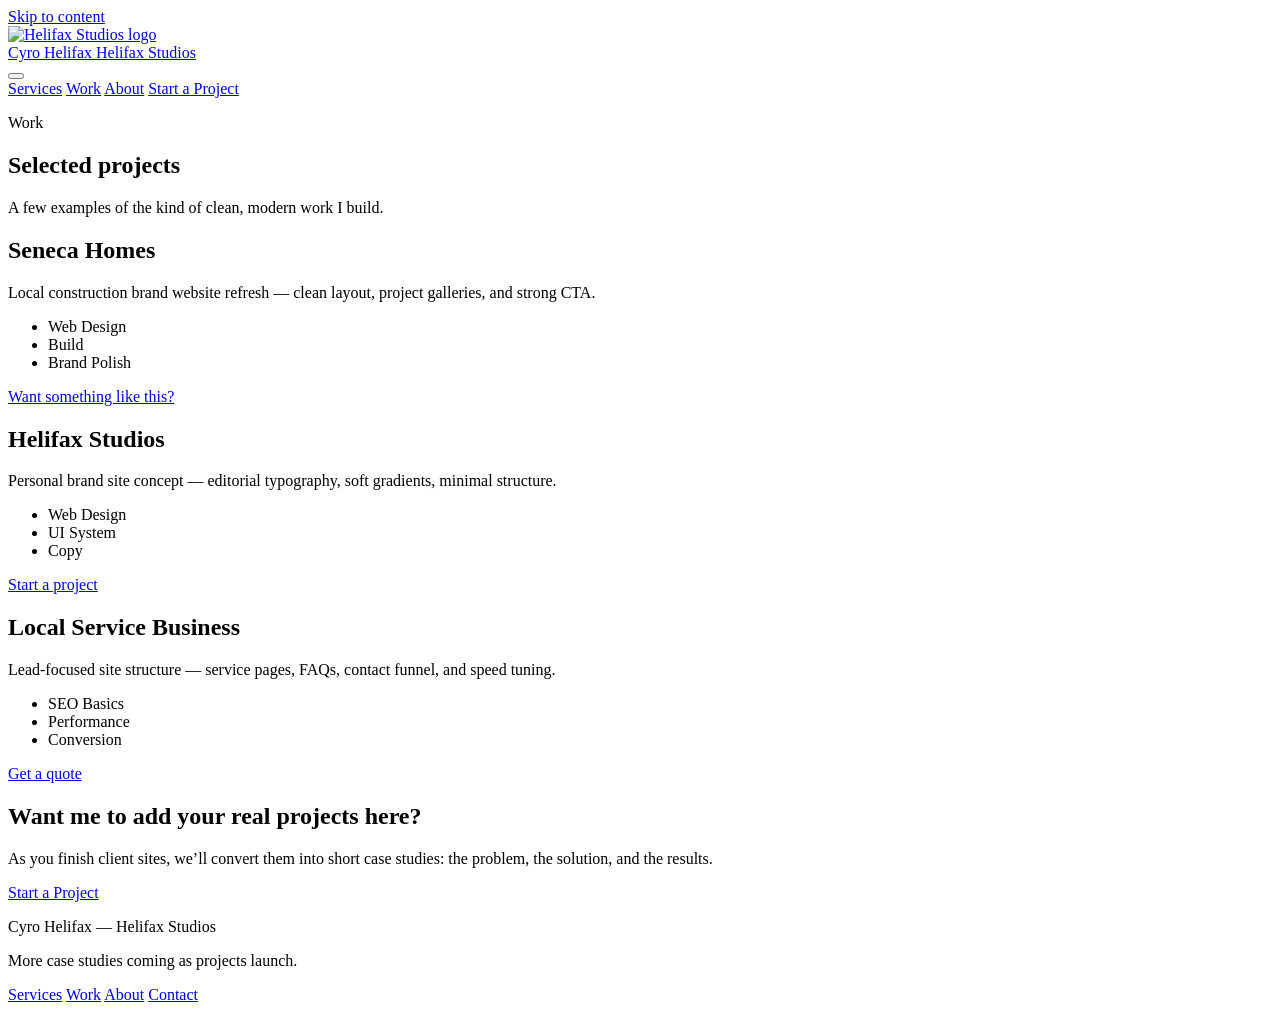
==== work.html @ e99ab42a "Create work.html" ====
<!doctype html>
<html lang="en">
<head>
  <meta charset="utf-8" />
  <meta name="viewport" content="width=device-width, initial-scale=1" />
  <title>Work — Cyro Helifax</title>
  <meta name="description" content="Selected work by Cyro Helifax (Helifax Studios)." />
  <meta name="theme-color" content="#f3b3c8" />
  <link rel="stylesheet" href="css/styles.css" />
</head>
<body>
  <a class="skip" href="#main">Skip to content</a>

  <header class="site-header">
    <div class="container header-row">
      <a class="brand" href="index.html" aria-label="Helifax Studios home">
        <img class="brand-mark" src="assets/Helifax.png" alt="Helifax Studios logo" />
        <div class="brand-text">
          <span class="brand-name">Cyro Helifax</span>
          <span class="brand-sub">Helifax Studios</span>
        </div>
      </a>

      <button class="nav-toggle" type="button" aria-label="Open menu" aria-expanded="false" aria-controls="site-nav">
        <span></span><span></span><span></span>
      </button>

      <nav id="site-nav" class="nav">
        <a href="services.html">Services</a>
        <a class="active" href="work.html">Work</a>
        <a href="about.html">About</a>
        <a class="btn btn-sm" href="contact.html">Start a Project</a>
      </nav>
    </div>
  </header>

  <main id="main">
    <section class="page-hero">
      <div class="container">
        <p class="kicker">Work</p>
        <h1>Selected projects</h1>
        <p class="lede">A few examples of the kind of clean, modern work I build.</p>
      </div>
    </section>

    <section class="section">
      <div class="container grid-3">
        <article class="card project">
          <h2>Seneca Homes</h2>
          <p class="muted">Local construction brand website refresh — clean layout, project galleries, and strong CTA.</p>
          <ul class="meta">
            <li>Web Design</li><li>Build</li><li>Brand Polish</li>
          </ul>
          <a class="text-link" href="contact.html">Want something like this?</a>
        </article>

        <article class="card project">
          <h2>Helifax Studios</h2>
          <p class="muted">Personal brand site concept — editorial typography, soft gradients, minimal structure.</p>
          <ul class="meta">
            <li>Web Design</li><li>UI System</li><li>Copy</li>
          </ul>
          <a class="text-link" href="contact.html">Start a project</a>
        </article>

        <article class="card project">
          <h2>Local Service Business</h2>
          <p class="muted">Lead-focused site structure — service pages, FAQs, contact funnel, and speed tuning.</p>
          <ul class="meta">
            <li>SEO Basics</li><li>Performance</li><li>Conversion</li>
          </ul>
          <a class="text-link" href="contact.html">Get a quote</a>
        </article>
      </div>

      <div class="container section-pad-top">
        <div class="card">
          <h2 class="card-title">Want me to add your real projects here?</h2>
          <p class="muted">
            As you finish client sites, we’ll convert them into short case studies: the problem, the solution, and the results.
          </p>
          <a class="btn" href="contact.html">Start a Project</a>
        </div>
      </div>
    </section>
  </main>

  <footer class="footer">
    <div class="container footer-row">
      <div>
        <p class="footer-brand">Cyro Helifax <span class="muted">— Helifax Studios</span></p>
        <p class="muted small">More case studies coming as projects launch.</p>
      </div>
      <div class="footer-links">
        <a href="services.html">Services</a>
        <a href="work.html">Work</a>
        <a href="about.html">About</a>
        <a href="contact.html">Contact</a>
      </div>
    </div>
  </footer>

  <script src="js/main.js"></script>
</body>
</html>
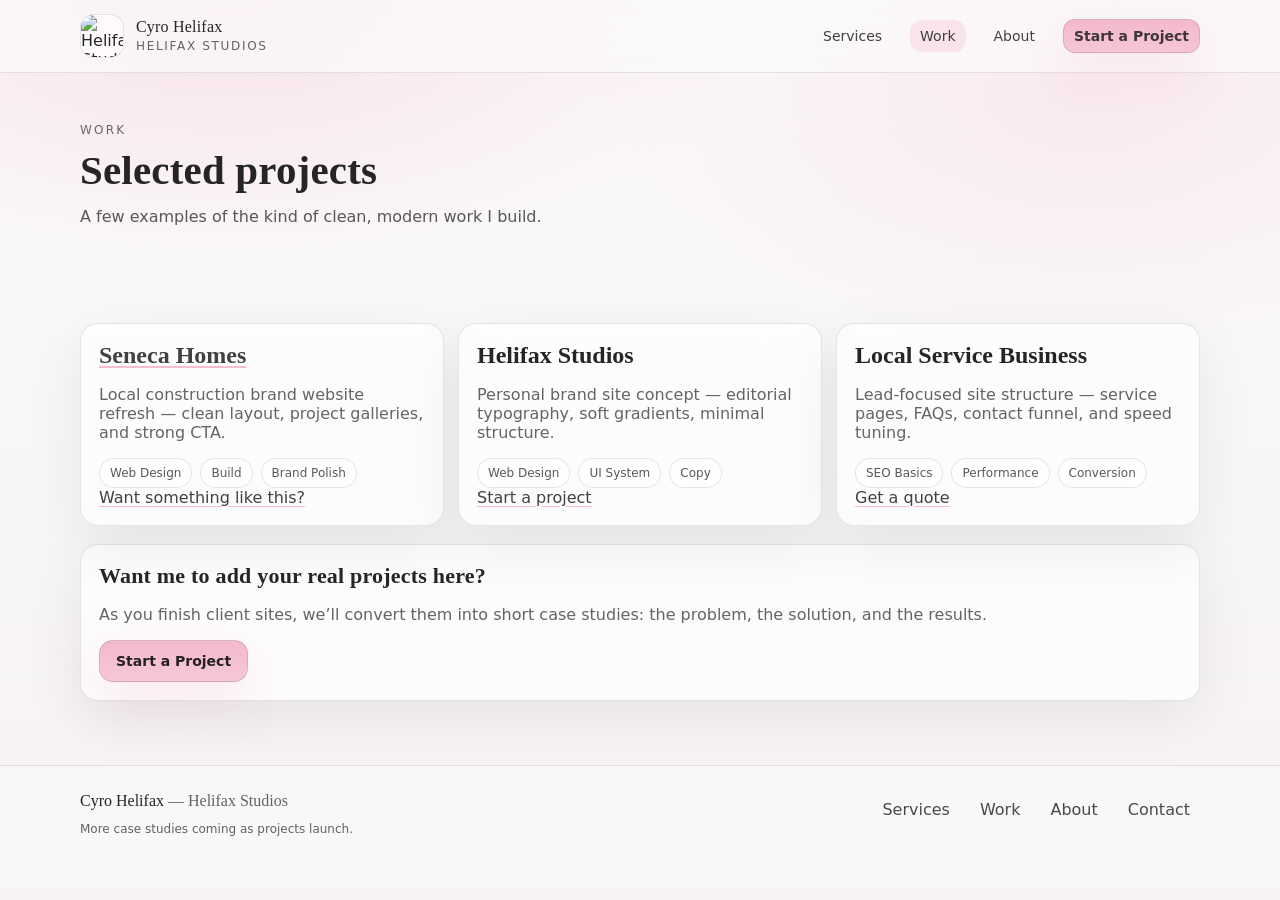
==== commit 74a8dd8d: "Update work.html" ====
--- a/work.html
+++ b/work.html
@@ -46,7 +46,7 @@
     <section class="section">
       <div class="container grid-3">
         <article class="card project">
-          <h2>Seneca Homes</h2>
+          <h2 class="text-link" href="senecahomes.org">Seneca Homes</h2>
           <p class="muted">Local construction brand website refresh — clean layout, project galleries, and strong CTA.</p>
           <ul class="meta">
             <li>Web Design</li><li>Build</li><li>Brand Polish</li>
--- a/css/styles.css
+++ b/css/styles.css
@@ -0,0 +1,448 @@
+:root{
+  --bg: #fbfafb;
+  --bg2: #f6f2f5;
+  --text: rgba(18,18,20,0.92);
+  --muted: rgba(18,18,20,0.65);
+  --stroke: rgba(18,18,20,0.10);
+  --card: rgba(255,255,255,0.70);
+
+  --pink: #f3b3c8;
+  --pink2: #f6c7d6;
+
+  --shadow: 0 24px 80px rgba(0,0,0,0.10);
+  --radius: 18px;
+
+  --serif: ui-serif, Georgia, "Times New Roman", Times, serif;
+  --sans: ui-sans-serif, system-ui, -apple-system, Segoe UI, Roboto, Arial, sans-serif;
+}
+
+*{ box-sizing:border-box; }
+html, body { min-height:100%; }
+body{
+  margin:0;
+  color: var(--text);
+  font-family: var(--sans);
+  background:
+    radial-gradient(900px 420px at 18% 0%, rgba(243,179,200,0.35), transparent 62%),
+    radial-gradient(820px 420px at 85% 10%, rgba(243,179,200,0.22), transparent 62%),
+    linear-gradient(180deg, var(--bg), var(--bg2));
+}
+
+a{ color: inherit; text-decoration: none; }
+a:focus-visible, button:focus-visible, input:focus-visible, select:focus-visible, textarea:focus-visible{
+  outline: 3px solid rgba(243,179,200,0.55);
+  outline-offset: 2px;
+  border-radius: 10px;
+}
+
+.skip{
+  position:absolute; left:-999px; top:-999px;
+  background:#fff; border:1px solid var(--stroke);
+  padding:10px 12px; border-radius:12px;
+}
+.skip:focus{ left: 14px; top: 14px; z-index: 9999; }
+
+.container{
+  width: min(1120px, calc(100% - 44px));
+  margin: 0 auto;
+}
+
+/* Header */
+.site-header{
+  position: sticky;
+  top: 0;
+  z-index: 50;
+  backdrop-filter: blur(12px);
+  background: rgba(251,250,251,0.72);
+  border-bottom: 1px solid var(--stroke);
+}
+.header-row{
+  display:flex;
+  align-items:center;
+  justify-content:space-between;
+  padding: 14px 0;
+  gap: 14px;
+}
+
+.brand{
+  display:flex; align-items:center; gap: 12px;
+  min-width: 240px;
+}
+.brand-mark{
+  width: 44px; height: 44px;
+  object-fit: contain;
+  border-radius: 14px;
+  background: rgba(255,255,255,0.55);
+  border: 1px solid var(--stroke);
+}
+.brand-text{ display:flex; flex-direction:column; line-height:1.05; }
+.brand-name{
+  font-family: var(--serif);
+  letter-spacing: 0.2px;
+  font-size: 16px;
+}
+.brand-sub{
+  font-size: 12px;
+  color: var(--muted);
+  letter-spacing: 0.14em;
+  text-transform: uppercase;
+  margin-top: 4px;
+}
+
+.nav{
+  display:flex;
+  align-items:center;
+  gap: 18px;
+}
+.nav a{
+  font-size: 14px;
+  color: rgba(18,18,20,0.80);
+  padding: 8px 10px;
+  border-radius: 12px;
+}
+.nav a:hover{ background: rgba(243,179,200,0.20); }
+.nav a.active{ background: rgba(243,179,200,0.28); }
+
+.nav-toggle{
+  display:none;
+  width: 44px; height: 44px;
+  border-radius: 14px;
+  border: 1px solid var(--stroke);
+  background: rgba(255,255,255,0.65);
+  box-shadow: 0 10px 30px rgba(0,0,0,0.06);
+}
+.nav-toggle span{
+  display:block;
+  width: 18px;
+  height: 2px;
+  background: rgba(18,18,20,0.72);
+  margin: 4px auto;
+  border-radius: 2px;
+}
+
+/* Buttons */
+.btn{
+  display:inline-flex;
+  align-items:center;
+  justify-content:center;
+  gap: 10px;
+  padding: 12px 16px;
+  border-radius: 14px;
+  border: 1px solid rgba(18,18,20,0.12);
+  background: linear-gradient(180deg, rgba(243,179,200,0.92), rgba(243,179,200,0.72));
+  box-shadow: 0 18px 50px rgba(243,179,200,0.30);
+  font-weight: 600;
+  font-size: 14px;
+  transition: transform .12s ease, filter .12s ease;
+}
+.btn:hover{ transform: translateY(-1px); filter: brightness(1.02); }
+.btn:active{ transform: translateY(0px); }
+
+.btn-sm{ padding: 10px 12px; border-radius: 12px; }
+
+.btn-ghost{
+  background: rgba(255,255,255,0.65);
+  box-shadow: none;
+}
+.text-link{
+  color: rgba(18,18,20,0.80);
+  text-decoration: underline;
+  text-decoration-color: rgba(243,179,200,0.85);
+  text-underline-offset: 3px;
+}
+
+/* Sections */
+.section{ padding: 64px 0; }
+.section-alt{
+  background: rgba(255,255,255,0.45);
+  border-top: 1px solid var(--stroke);
+  border-bottom: 1px solid var(--stroke);
+}
+.section-head{
+  display:flex;
+  align-items:flex-end;
+  justify-content:space-between;
+  gap: 20px;
+  margin-bottom: 22px;
+}
+.section-head p{ color: var(--muted); margin: 0; }
+
+.section-pad-top{ margin-top: 18px; }
+
+/* Hero */
+.hero{ padding: 62px 0 26px; }
+.hero-grid{
+  display:grid;
+  grid-template-columns: 1.2fr 0.9fr;
+  gap: 26px;
+  align-items: start;
+}
+.kicker{
+  display:inline-block;
+  font-size: 12px;
+  letter-spacing: 0.18em;
+  text-transform: uppercase;
+  color: rgba(18,18,20,0.62);
+  margin: 0 0 12px 0;
+}
+h1{
+  font-family: var(--serif);
+  font-weight: 700;
+  letter-spacing: 0.2px;
+  font-size: clamp(34px, 4vw, 50px);
+  line-height: 1.06;
+  margin: 0 0 12px;
+}
+.lede{
+  font-size: 16px;
+  color: rgba(18,18,20,0.70);
+  line-height: 1.65;
+  margin: 0 0 18px;
+}
+.hero-actions{ display:flex; gap: 12px; flex-wrap: wrap; }
+
+.trust{
+  display:flex;
+  flex-wrap: wrap;
+  gap: 10px;
+  margin-top: 18px;
+}
+.chip{
+  padding: 9px 12px;
+  border-radius: 999px;
+  border: 1px solid var(--stroke);
+  background: rgba(255,255,255,0.55);
+  color: rgba(18,18,20,0.72);
+  font-size: 12px;
+}
+
+/* Cards */
+.card{
+  background: var(--card);
+  border: 1px solid var(--stroke);
+  border-radius: var(--radius);
+  box-shadow: 0 18px 60px rgba(0,0,0,0.07);
+  padding: 18px;
+}
+.card-glow{
+  box-shadow: var(--shadow), 0 0 0 1px rgba(243,179,200,0.16) inset;
+}
+.card-title{
+  font-family: var(--serif);
+  margin: 0 0 10px;
+  font-size: 22px;
+  letter-spacing: 0.2px;
+}
+.muted{ color: var(--muted); }
+.small{ font-size: 12px; }
+.mono{ font-family: ui-monospace, SFMono-Regular, Menlo, Monaco, Consolas, monospace; }
+
+.list{ margin: 12px 0 0; padding-left: 18px; color: rgba(18,18,20,0.76); }
+.list li{ margin: 7px 0; line-height: 1.55; }
+
+.card-cta{
+  display:flex; gap: 10px; align-items:center;
+  margin-top: 12px;
+  color: rgba(18,18,20,0.72);
+}
+.dot{ opacity: 0.5; }
+
+/* Mini grid */
+.mini-grid{
+  display:grid;
+  grid-template-columns: repeat(2, 1fr);
+  gap: 12px;
+  margin-top: 12px;
+}
+.mini{
+  border: 1px solid var(--stroke);
+  border-radius: 16px;
+  padding: 14px;
+  background: rgba(255,255,255,0.55);
+}
+.mini-k{ margin:0; color: var(--muted); font-size: 12px; }
+.mini-v{ margin:6px 0 0; font-weight: 700; }
+
+/* Steps */
+.steps{
+  display:grid;
+  grid-template-columns: repeat(4, 1fr);
+  gap: 14px;
+}
+.step-n{
+  margin:0 0 10px;
+  font-weight: 700;
+  color: rgba(18,18,20,0.55);
+}
+.step h3{
+  font-family: var(--serif);
+  margin: 0 0 8px;
+}
+.step p{ margin: 0; color: rgba(18,18,20,0.70); }
+
+/* Split layouts */
+.split{
+  display:grid;
+  grid-template-columns: 1fr 1fr;
+  gap: 18px;
+  align-items: start;
+}
+.grid-3{
+  display:grid;
+  grid-template-columns: repeat(3, 1fr);
+  gap: 14px;
+}
+
+/* Page hero */
+.page-hero{
+  padding: 46px 0 10px;
+}
+.page-hero h1{
+  font-size: clamp(30px, 3.2vw, 44px);
+}
+
+/* Pricing */
+.pricing{
+  display:grid;
+  grid-template-columns: repeat(3, 1fr);
+  gap: 14px;
+}
+.tag{
+  display:inline-block;
+  margin: 12px 0 0;
+  padding: 8px 12px;
+  border-radius: 999px;
+  border: 1px solid rgba(18,18,20,0.10);
+  background: rgba(243,179,200,0.20);
+  font-weight: 700;
+  width: fit-content;
+}
+
+/* FAQ */
+.faq details{ margin-bottom: 12px; }
+.faq summary{
+  cursor:pointer;
+  font-weight: 700;
+  font-family: var(--serif);
+}
+.faq p{ margin: 10px 0 0; }
+
+/* Projects */
+.project h2{
+  margin: 0 0 10px;
+  font-family: var(--serif);
+}
+.meta{
+  display:flex;
+  flex-wrap:wrap;
+  gap: 8px;
+  list-style:none;
+  padding: 0;
+  margin: 14px 0 0;
+}
+.meta li{
+  font-size: 12px;
+  padding: 7px 10px;
+  border-radius: 999px;
+  border: 1px solid var(--stroke);
+  background: rgba(255,255,255,0.55);
+  color: rgba(18,18,20,0.70);
+}
+
+/* Bullets */
+.bullets{
+  display:grid;
+  gap: 12px;
+}
+
+/* CTA */
+.cta .cta-inner{
+  padding: 28px;
+  border-radius: 24px;
+  border: 1px solid rgba(18,18,20,0.10);
+  background:
+    radial-gradient(900px 380px at 20% 0%, rgba(243,179,200,0.28), transparent 62%),
+    rgba(255,255,255,0.55);
+  box-shadow: var(--shadow);
+}
+
+/* Forms */
+.form{ display:grid; gap: 12px; }
+.form label span{
+  display:block;
+  font-size: 12px;
+  color: rgba(18,18,20,0.70);
+  margin-bottom: 6px;
+  letter-spacing: 0.08em;
+  text-transform: uppercase;
+}
+input, select, textarea{
+  width: 100%;
+  padding: 12px 12px;
+  border-radius: 14px;
+  border: 1px solid rgba(18,18,20,0.14);
+  background: rgba(255,255,255,0.72);
+  color: var(--text);
+  font-family: var(--sans);
+  font-size: 14px;
+}
+textarea{ resize: vertical; min-height: 120px; }
+
+/* Footer */
+.footer{
+  padding: 26px 0 40px;
+  border-top: 1px solid var(--stroke);
+  background: rgba(251,250,251,0.72);
+}
+.footer-row{
+  display:flex;
+  align-items:flex-start;
+  justify-content:space-between;
+  gap: 20px;
+}
+.footer-brand{
+  margin: 0 0 6px;
+  font-family: var(--serif);
+  font-size: 16px;
+}
+.footer-links{
+  display:flex;
+  gap: 10px;
+  flex-wrap:wrap;
+}
+.footer-links a{
+  padding: 8px 10px;
+  border-radius: 12px;
+  color: rgba(18,18,20,0.76);
+}
+.footer-links a:hover{ background: rgba(243,179,200,0.18); }
+
+/* Responsive */
+@media (max-width: 980px){
+  .hero-grid{ grid-template-columns: 1fr; }
+  .steps{ grid-template-columns: repeat(2, 1fr); }
+  .split{ grid-template-columns: 1fr; }
+  .pricing{ grid-template-columns: 1fr; }
+  .grid-3{ grid-template-columns: 1fr; }
+  .footer-row{ flex-direction: column; }
+}
+
+@media (max-width: 820px){
+  .nav-toggle{ display:block; }
+  .nav{
+    position: fixed;
+    inset: 70px 14px auto 14px;
+    display:none;
+    flex-direction: column;
+    align-items: stretch;
+    gap: 10px;
+    padding: 14px;
+    border-radius: 18px;
+    background: rgba(255,255,255,0.92);
+    border: 1px solid var(--stroke);
+    box-shadow: var(--shadow);
+  }
+  .nav.open{ display:flex; }
+  .nav a{ padding: 12px 12px; }
+}
+
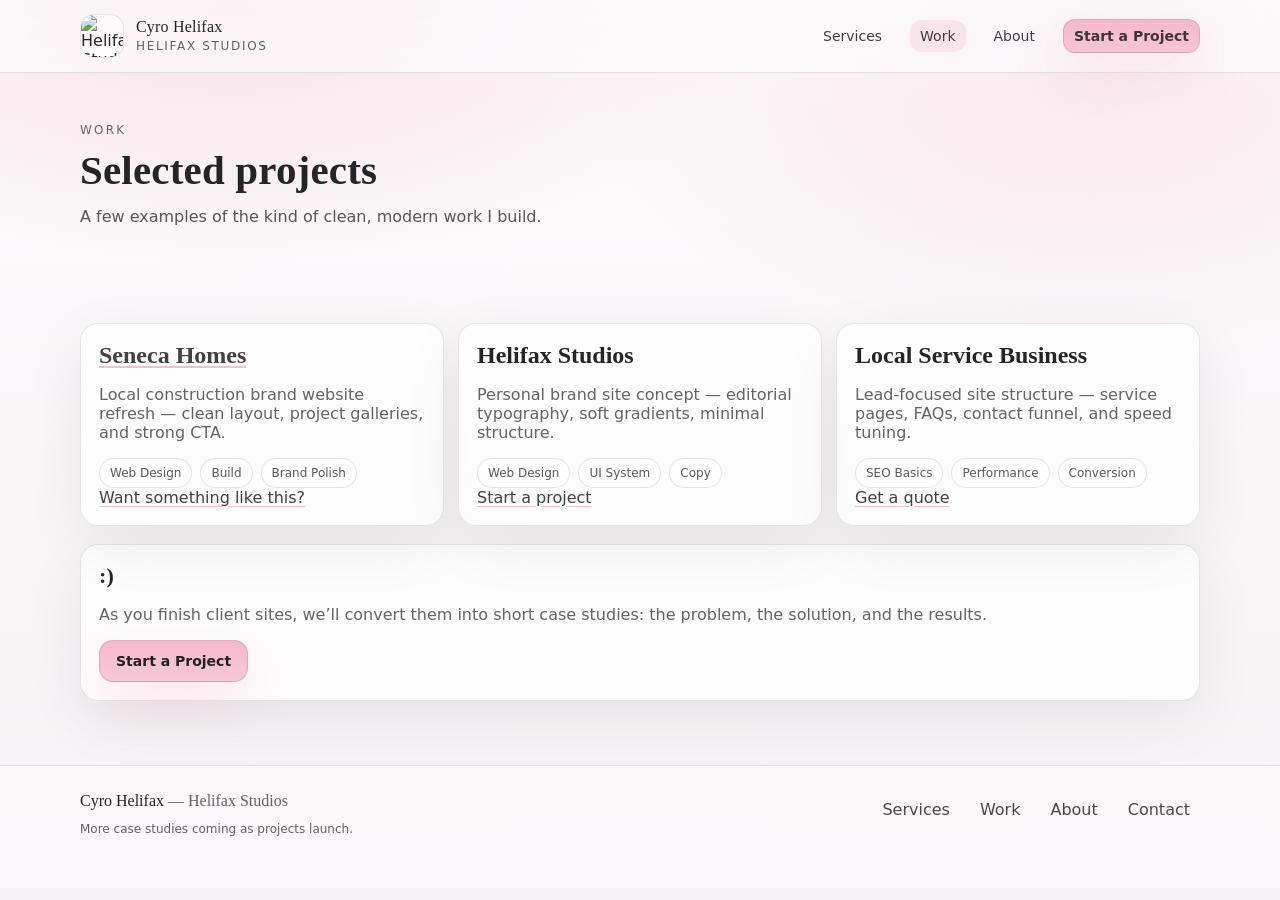
==== commit 15126e60: "Update work.html" ====
--- a/work.html
+++ b/work.html
@@ -75,7 +75,7 @@
 
       <div class="container section-pad-top">
         <div class="card">
-          <h2 class="card-title">Want me to add your real projects here?</h2>
+          <h2 class="card-title">:)</h2>
           <p class="muted">
             As you finish client sites, we’ll convert them into short case studies: the problem, the solution, and the results.
           </p>
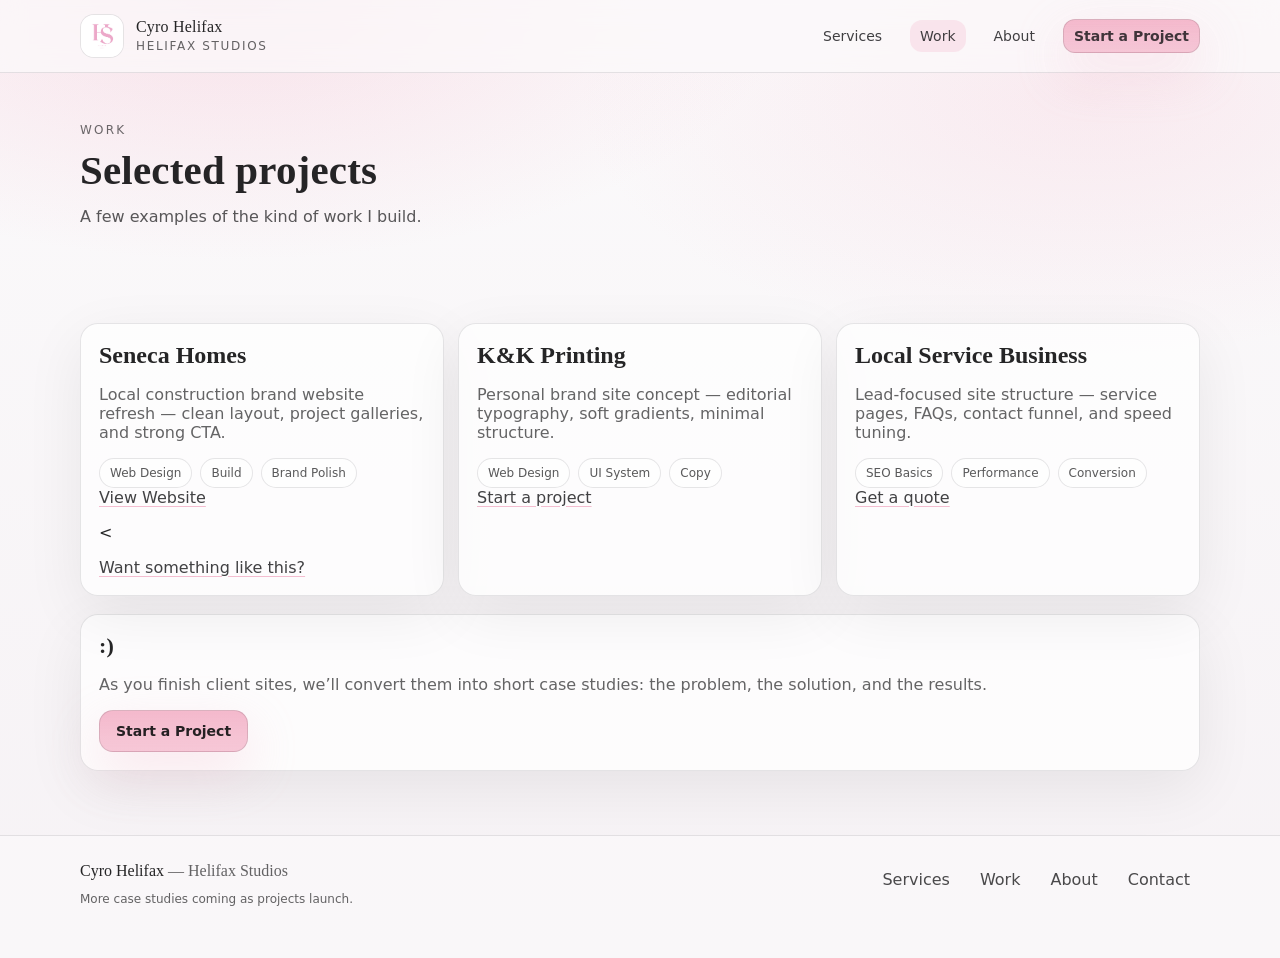
==== commit dfb09afe: "Update work.html" ====
--- a/work.html
+++ b/work.html
@@ -39,23 +39,25 @@
       <div class="container">
         <p class="kicker">Work</p>
         <h1>Selected projects</h1>
-        <p class="lede">A few examples of the kind of clean, modern work I build.</p>
+        <p class="lede">A few examples of the kind of work I build.</p>
       </div>
     </section>
 
     <section class="section">
       <div class="container grid-3">
         <article class="card project">
-          <h2 class="text-link" href="senecahomes.org">Seneca Homes</h2>
+          <h2>Seneca Homes</h2>
           <p class="muted">Local construction brand website refresh — clean layout, project galleries, and strong CTA.</p>
           <ul class="meta">
             <li>Web Design</li><li>Build</li><li>Brand Polish</li>
           </ul>
+          <a class="text-link" href="senecahomes.org">View Website</a>
+          <p><</p>
           <a class="text-link" href="contact.html">Want something like this?</a>
         </article>
 
         <article class="card project">
-          <h2>Helifax Studios</h2>
+          <h2>K&K Printing</h2>
           <p class="muted">Personal brand site concept — editorial typography, soft gradients, minimal structure.</p>
           <ul class="meta">
             <li>Web Design</li><li>UI System</li><li>Copy</li>
